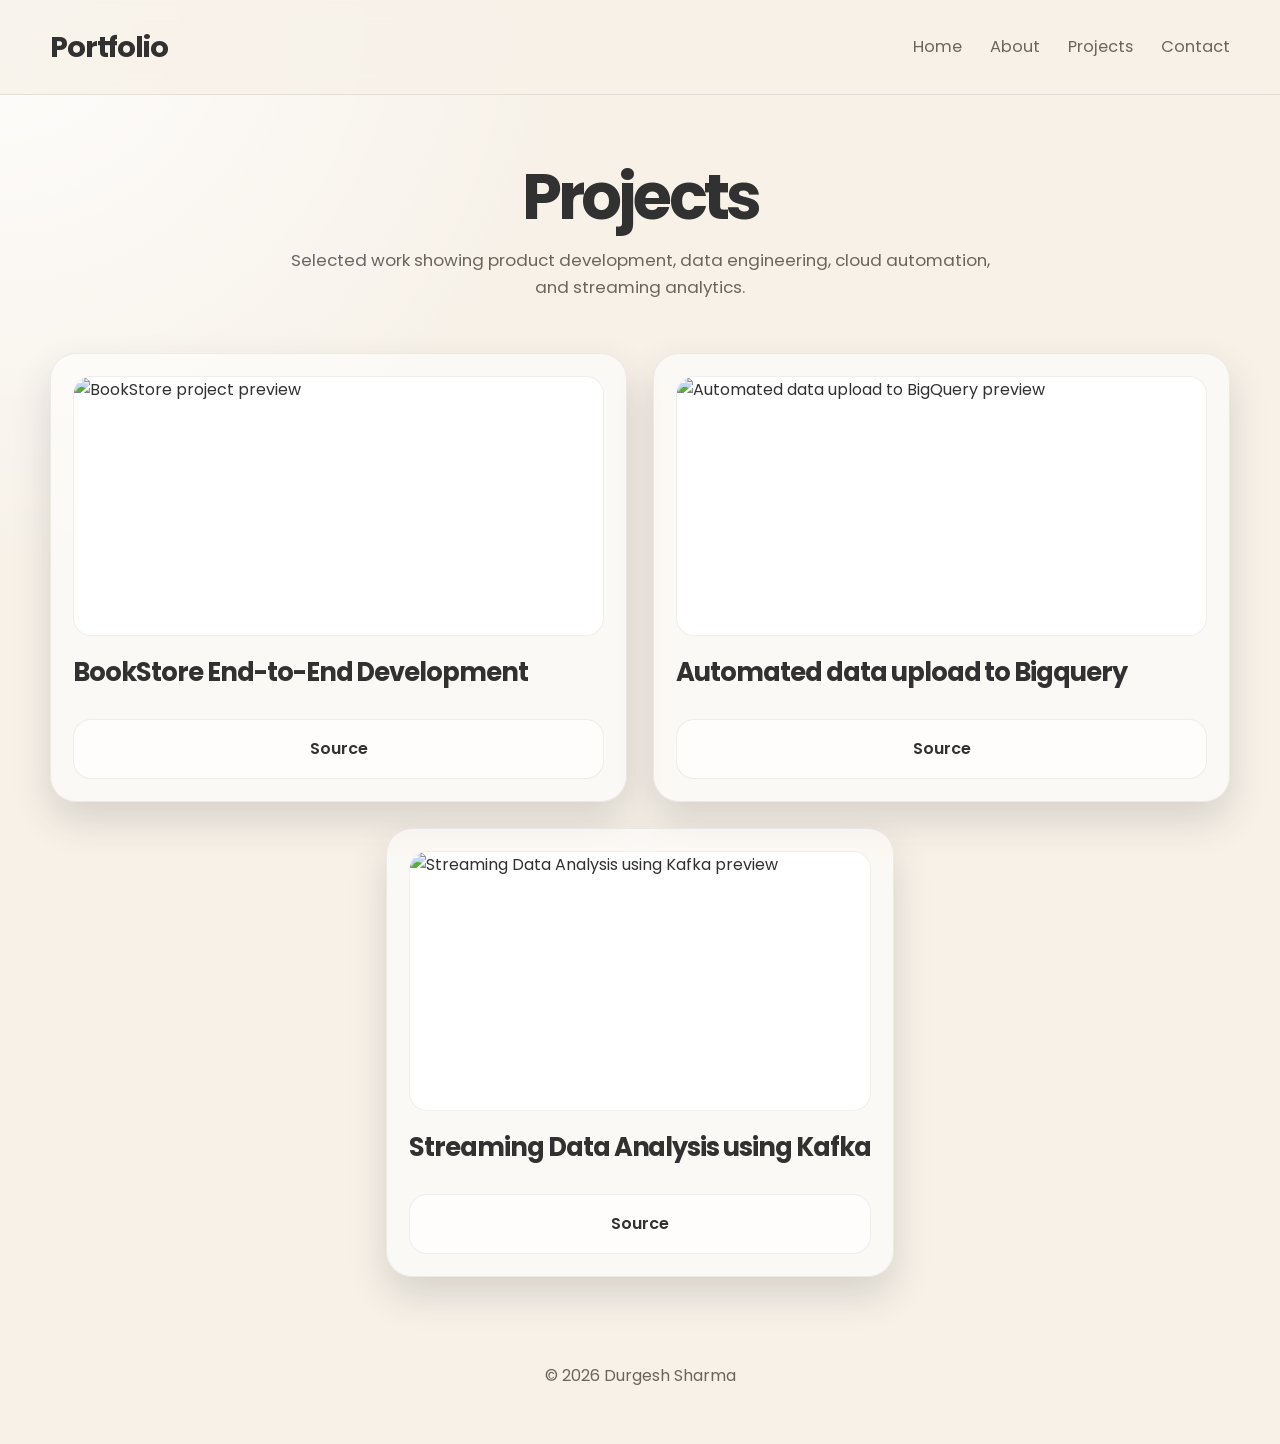
==== index.html @ 977ff79d "Update index.html" ====
<!DOCTYPE html>
<html lang="en">
<head>
  <meta charset="UTF-8" />
  <meta name="viewport" content="width=device-width, initial-scale=1.0" />
  <title>Projects | Portfolio</title>
  <link rel="preconnect" href="https://fonts.googleapis.com">
  <link rel="preconnect" href="https://fonts.gstatic.com" crossorigin>
  <link href="https://fonts.googleapis.com/css2?family=Poppins:wght@300;400;500;600;700;800&display=swap" rel="stylesheet">
  <style>
    :root {
      --bg: #f7f1e8;
      --card: rgba(255, 255, 255, 0.55);
      --text: #313131;
      --muted: #6c655d;
      --line: rgba(49, 49, 49, 0.1);
      --shadow: 0 18px 38px rgba(49, 49, 49, 0.16);
      --radius: 26px;
    }

    * { box-sizing: border-box; }
    html { scroll-behavior: smooth; }
    body {
      margin: 0;
      font-family: "Poppins", system-ui, -apple-system, BlinkMacSystemFont, "Segoe UI", sans-serif;
      color: var(--text);
      background: radial-gradient(circle at top left, rgba(255,255,255,0.9), transparent 30%), var(--bg);
      line-height: 1.6;
    }

    a { color: inherit; text-decoration: none; }
    img { max-width: 100%; display: block; }

    .container {
      width: min(1180px, calc(100% - 36px));
      margin: 0 auto;
    }

    header {
      position: sticky;
      top: 0;
      z-index: 20;
      background: rgba(247, 241, 232, 0.82);
      backdrop-filter: blur(14px);
      border-bottom: 1px solid var(--line);
    }

    .nav {
      display: flex;
      align-items: center;
      justify-content: space-between;
      gap: 18px;
      padding: 24px 0;
      flex-wrap: wrap;
    }

    .brand {
      font-size: 1.8rem;
      font-weight: 700;
      letter-spacing: -0.04em;
    }

    .nav-links {
      display: flex;
      gap: 28px;
      flex-wrap: wrap;
      font-size: 1.02rem;
      color: var(--muted);
    }

    .nav-links a:hover { color: var(--text); }

    .hero {
      padding: 70px 0 36px;
      text-align: center;
    }

    .hero h1 {
      margin: 0;
      font-size: clamp(2.8rem, 5vw, 4.3rem);
      line-height: 1;
      letter-spacing: -0.06em;
    }

    .hero p {
      margin: 18px auto 0;
      max-width: 720px;
      color: var(--muted);
      font-size: 1.05rem;
    }

    .projects {
      padding: 16px 0 70px;
    }

    .projects-grid {
      display: grid;
      grid-template-columns: repeat(2, 1fr);
      gap: 26px;
      align-items: start;
    }

    .project-card {
      background: var(--card);
      border-radius: var(--radius);
      border: 1px solid rgba(49, 49, 49, 0.08);
      box-shadow: var(--shadow);
      padding: 22px;
      min-height: 100%;
    }

    .project-image {
      width: 100%;
      height: 260px;
      border-radius: 18px;
      overflow: hidden;
      background: #fff;
      border: 1px solid rgba(49, 49, 49, 0.08);
      margin-bottom: 22px;
    }

    .project-image img {
      width: 100%;
      height: 100%;
      object-fit: cover;
    }

    .project-card h2 {
      margin: 0 0 18px;
      font-size: clamp(1.5rem, 2vw, 2.1rem);
      line-height: 1.15;
      letter-spacing: -0.04em;
    }

    .source-link {
      display: inline-flex;
      align-items: center;
      justify-content: center;
      width: 100%;
      margin-top: 14px;
      padding: 16px 18px;
      border-radius: 18px;
      background: rgba(255,255,255,0.62);
      border: 1px solid rgba(49,49,49,0.08);
      font-weight: 600;
      transition: transform 0.18s ease, box-shadow 0.18s ease;
    }

    .source-link:hover {
      transform: translateY(-2px);
      box-shadow: 0 12px 24px rgba(49,49,49,0.12);
    }

    .wide {
      grid-column: 1 / -1;
      max-width: 50%;
      margin: 0 auto;
    }

    footer {
      padding: 0 0 40px;
      text-align: center;
      color: var(--muted);
    }

    @media (max-width: 900px) {
      .projects-grid {
        grid-template-columns: 1fr;
      }
      .wide {
        max-width: 100%;
      }
    }

    @media (max-width: 640px) {
      .container { width: min(100% - 22px, 1180px); }
      .hero { padding-top: 46px; }
      .project-image { height: 220px; }
      .nav { justify-content: center; }
      .brand { width: 100%; text-align: center; }
      .nav-links { justify-content: center; }
    }
  </style>
</head>
<body>
  <header>
    <div class="container nav">
      <div class="brand">Portfolio</div>
      <nav class="nav-links">
        <a href="index.html">Home</a>
        <a href="index.html#about">About</a>
        <a href="projects.html">Projects</a>
        <a href="index.html#contact">Contact</a>
      </nav>
    </div>
  </header>

  <main>
    <section class="hero">
      <div class="container">
        <h1>Projects</h1>
        <p>Selected work showing product development, data engineering, cloud automation, and streaming analytics.</p>
      </div>
    </section>

    <section class="projects">
      <div class="container projects-grid">
        <article class="project-card">
          <div class="project-image">
            <img src="images/bookstore-project.png" alt="BookStore project preview" />
          </div>
          <h2>BookStore End-to-End Development</h2>
          <a class="source-link" href="https://github.com/your-username/bookstore-project" target="_blank" rel="noreferrer">Source</a>
        </article>

        <article class="project-card">
          <div class="project-image">
            <img src="images/bigquery-project.png" alt="Automated data upload to BigQuery preview" />
          </div>
          <h2>Automated data upload to Bigquery</h2>
          <a class="source-link" href="https://github.com/your-username/bigquery-project" target="_blank" rel="noreferrer">Source</a>
        </article>

        <article class="project-card wide">
          <div class="project-image">
            <img src="images/kafka-project.png" alt="Streaming Data Analysis using Kafka preview" />
          </div>
          <h2>Streaming Data Analysis using Kafka</h2>
          <a class="source-link" href="https://github.com/your-username/kafka-project" target="_blank" rel="noreferrer">Source</a>
        </article>
      </div>
    </section>
  </main>

  <footer>
    <div class="container">
      <p>© <span id="year"></span> Durgesh Sharma</p>
    </div>
  </footer>

  <script>
    document.getElementById('year').textContent = new Date().getFullYear();
  </script>
</body>
</html>
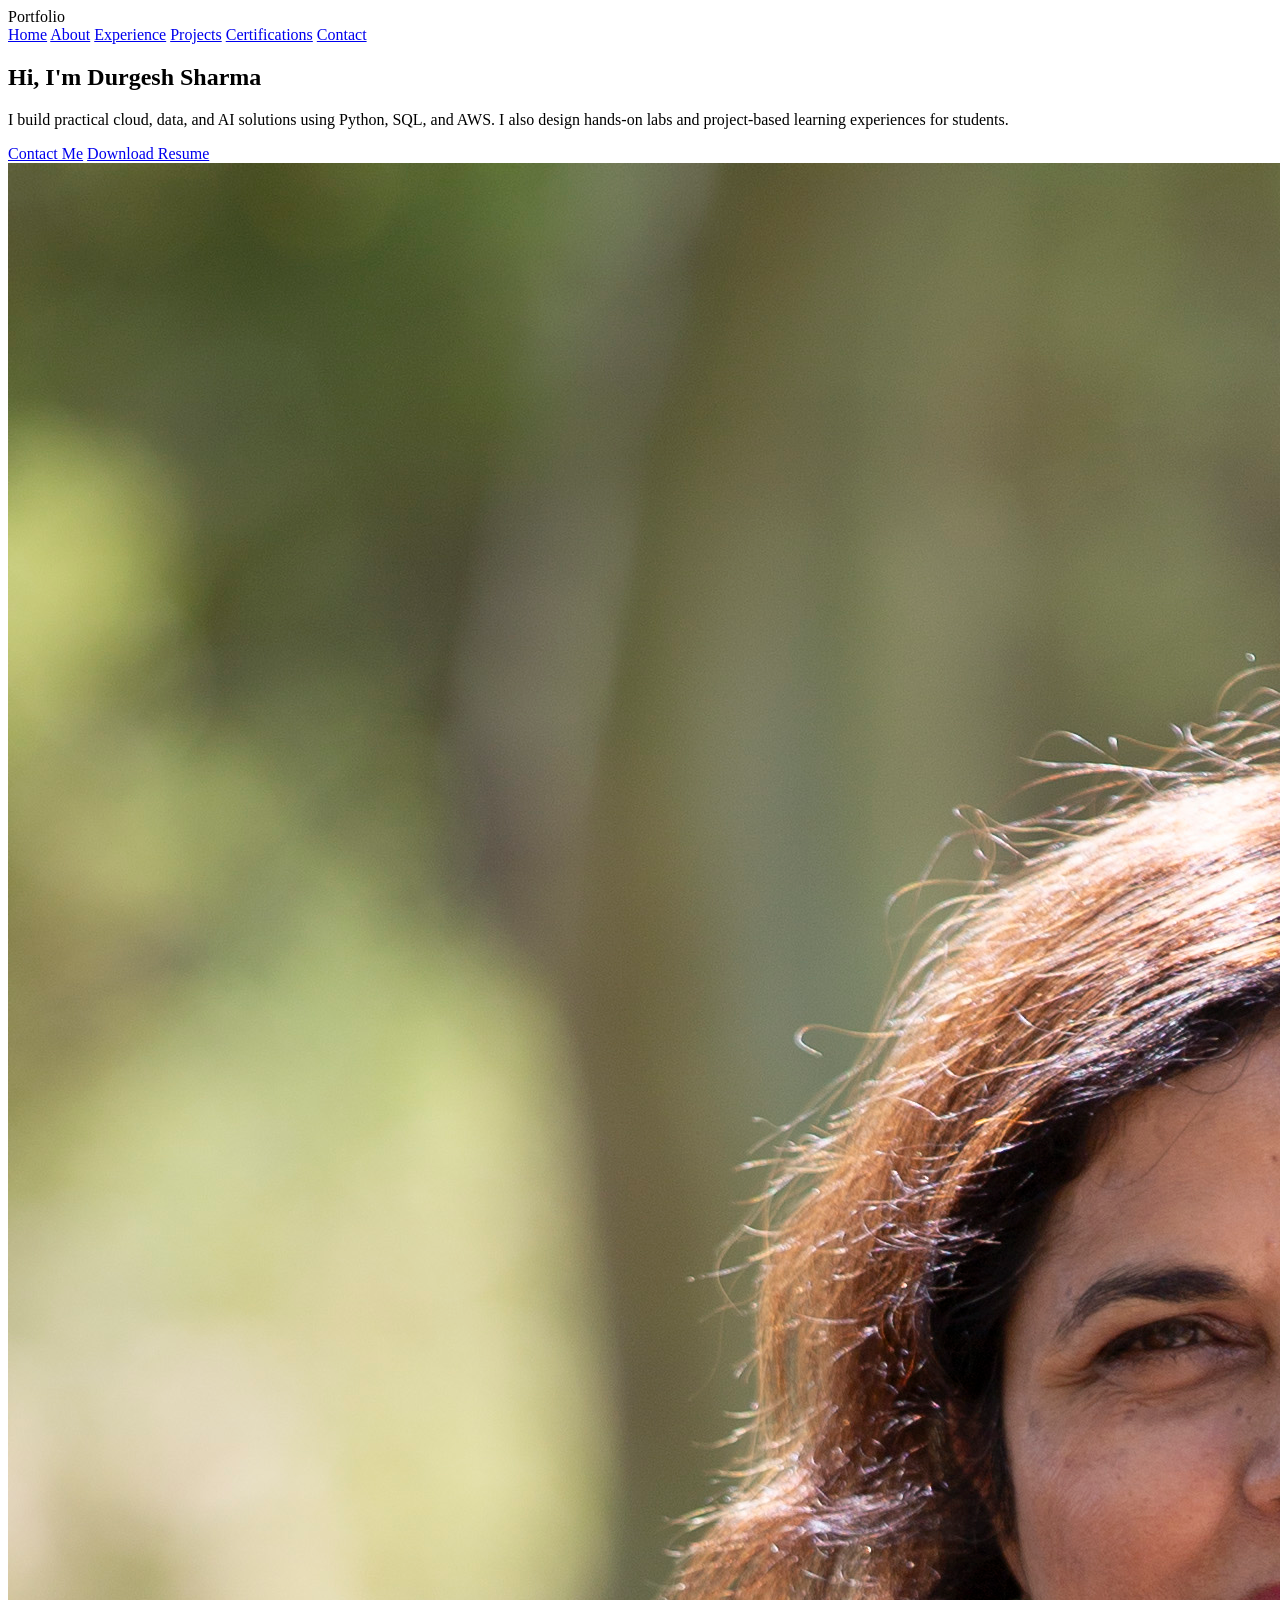
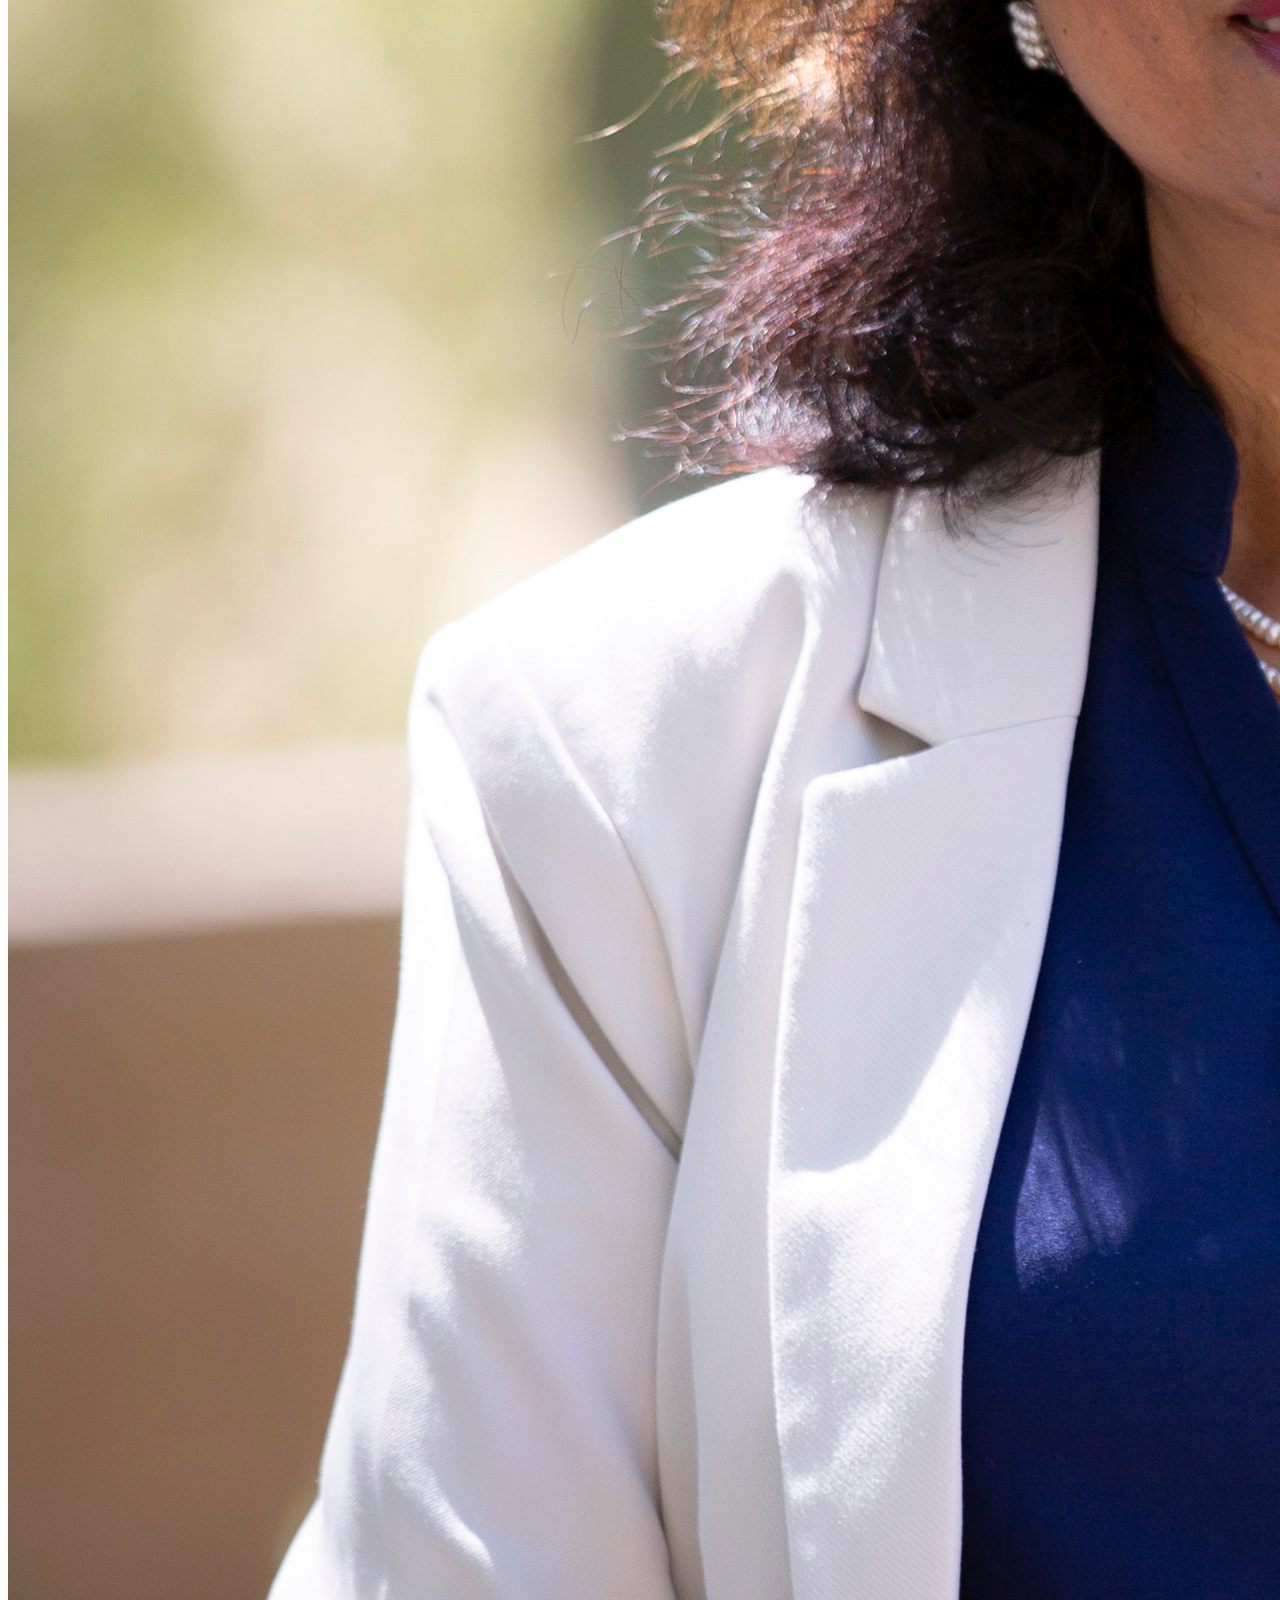
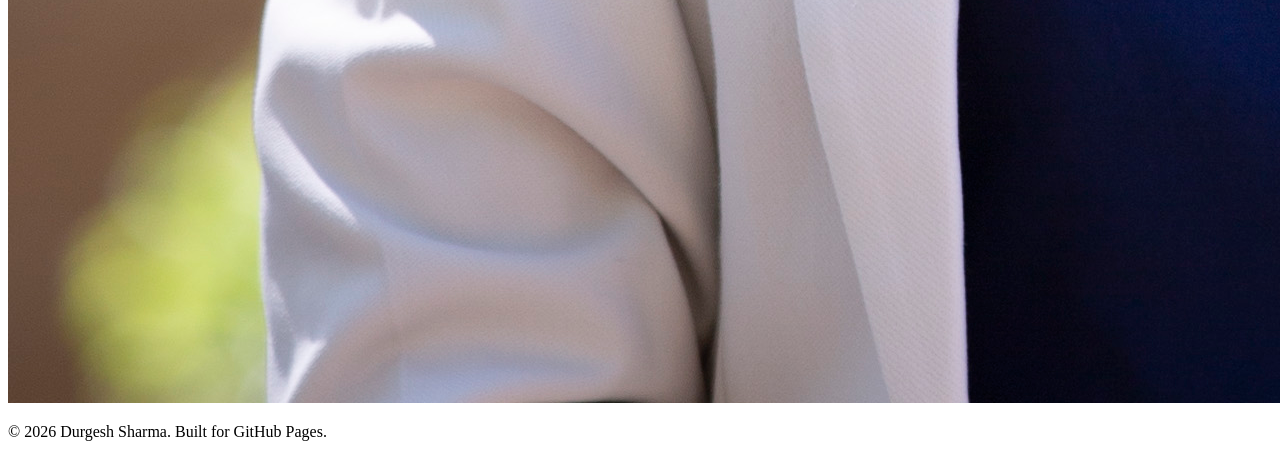
==== commit b03eca60: "Update index.html" ====
--- a/index.html
+++ b/index.html
@@ -3,184 +3,9 @@
 <head>
   <meta charset="UTF-8" />
   <meta name="viewport" content="width=device-width, initial-scale=1.0" />
-  <title>Projects | Portfolio</title>
-  <link rel="preconnect" href="https://fonts.googleapis.com">
-  <link rel="preconnect" href="https://fonts.gstatic.com" crossorigin>
-  <link href="https://fonts.googleapis.com/css2?family=Poppins:wght@300;400;500;600;700;800&display=swap" rel="stylesheet">
-  <style>
-    :root {
-      --bg: #f7f1e8;
-      --card: rgba(255, 255, 255, 0.55);
-      --text: #313131;
-      --muted: #6c655d;
-      --line: rgba(49, 49, 49, 0.1);
-      --shadow: 0 18px 38px rgba(49, 49, 49, 0.16);
-      --radius: 26px;
-    }
-
-    * { box-sizing: border-box; }
-    html { scroll-behavior: smooth; }
-    body {
-      margin: 0;
-      font-family: "Poppins", system-ui, -apple-system, BlinkMacSystemFont, "Segoe UI", sans-serif;
-      color: var(--text);
-      background: radial-gradient(circle at top left, rgba(255,255,255,0.9), transparent 30%), var(--bg);
-      line-height: 1.6;
-    }
-
-    a { color: inherit; text-decoration: none; }
-    img { max-width: 100%; display: block; }
-
-    .container {
-      width: min(1180px, calc(100% - 36px));
-      margin: 0 auto;
-    }
-
-    header {
-      position: sticky;
-      top: 0;
-      z-index: 20;
-      background: rgba(247, 241, 232, 0.82);
-      backdrop-filter: blur(14px);
-      border-bottom: 1px solid var(--line);
-    }
-
-    .nav {
-      display: flex;
-      align-items: center;
-      justify-content: space-between;
-      gap: 18px;
-      padding: 24px 0;
-      flex-wrap: wrap;
-    }
-
-    .brand {
-      font-size: 1.8rem;
-      font-weight: 700;
-      letter-spacing: -0.04em;
-    }
-
-    .nav-links {
-      display: flex;
-      gap: 28px;
-      flex-wrap: wrap;
-      font-size: 1.02rem;
-      color: var(--muted);
-    }
-
-    .nav-links a:hover { color: var(--text); }
-
-    .hero {
-      padding: 70px 0 36px;
-      text-align: center;
-    }
-
-    .hero h1 {
-      margin: 0;
-      font-size: clamp(2.8rem, 5vw, 4.3rem);
-      line-height: 1;
-      letter-spacing: -0.06em;
-    }
-
-    .hero p {
-      margin: 18px auto 0;
-      max-width: 720px;
-      color: var(--muted);
-      font-size: 1.05rem;
-    }
-
-    .projects {
-      padding: 16px 0 70px;
-    }
-
-    .projects-grid {
-      display: grid;
-      grid-template-columns: repeat(2, 1fr);
-      gap: 26px;
-      align-items: start;
-    }
-
-    .project-card {
-      background: var(--card);
-      border-radius: var(--radius);
-      border: 1px solid rgba(49, 49, 49, 0.08);
-      box-shadow: var(--shadow);
-      padding: 22px;
-      min-height: 100%;
-    }
-
-    .project-image {
-      width: 100%;
-      height: 260px;
-      border-radius: 18px;
-      overflow: hidden;
-      background: #fff;
-      border: 1px solid rgba(49, 49, 49, 0.08);
-      margin-bottom: 22px;
-    }
-
-    .project-image img {
-      width: 100%;
-      height: 100%;
-      object-fit: cover;
-    }
-
-    .project-card h2 {
-      margin: 0 0 18px;
-      font-size: clamp(1.5rem, 2vw, 2.1rem);
-      line-height: 1.15;
-      letter-spacing: -0.04em;
-    }
-
-    .source-link {
-      display: inline-flex;
-      align-items: center;
-      justify-content: center;
-      width: 100%;
-      margin-top: 14px;
-      padding: 16px 18px;
-      border-radius: 18px;
-      background: rgba(255,255,255,0.62);
-      border: 1px solid rgba(49,49,49,0.08);
-      font-weight: 600;
-      transition: transform 0.18s ease, box-shadow 0.18s ease;
-    }
-
-    .source-link:hover {
-      transform: translateY(-2px);
-      box-shadow: 0 12px 24px rgba(49,49,49,0.12);
-    }
-
-    .wide {
-      grid-column: 1 / -1;
-      max-width: 50%;
-      margin: 0 auto;
-    }
-
-    footer {
-      padding: 0 0 40px;
-      text-align: center;
-      color: var(--muted);
-    }
-
-    @media (max-width: 900px) {
-      .projects-grid {
-        grid-template-columns: 1fr;
-      }
-      .wide {
-        max-width: 100%;
-      }
-    }
-
-    @media (max-width: 640px) {
-      .container { width: min(100% - 22px, 1180px); }
-      .hero { padding-top: 46px; }
-      .project-image { height: 220px; }
-      .nav { justify-content: center; }
-      .brand { width: 100%; text-align: center; }
-      .nav-links { justify-content: center; }
-    }
-  </style>
+  <title>Portfolio | Durgesh Sharma</title>
+  <meta name="description" content="Professional portfolio of Durgesh Sharma" />
+  <link rel="stylesheet" href="css/style.css" />
 </head>
 <body>
   <header>
@@ -188,53 +13,40 @@
       <div class="brand">Portfolio</div>
       <nav class="nav-links">
         <a href="index.html">Home</a>
-        <a href="index.html#about">About</a>
+        <a href="about.html">About</a>
+        <a href="experience.html">Experience</a>
         <a href="projects.html">Projects</a>
-        <a href="index.html#contact">Contact</a>
+        <a href="certifications.html">Certifications</a>
+        <a href="contact.html">Contact</a>
       </nav>
     </div>
   </header>
 
   <main>
     <section class="hero">
-      <div class="container">
-        <h1>Projects</h1>
-        <p>Selected work showing product development, data engineering, cloud automation, and streaming analytics.</p>
-      </div>
-    </section>
+      <div class="container hero-home">
+        <div>
+          <h1>Hi, I'm Durgesh Sharma</h1>
+          <p>
+            I build practical cloud, data, and AI solutions using Python, SQL, and AWS.
+            I also design hands-on labs and project-based learning experiences for students.
+          </p>
+          <div class="buttons">
+            <a class="btn" href="contact.html">Contact Me</a>
+            <a class="btn" href="resume.pdf" download>Download Resume</a>
+          </div>
+        </div>
 
-    <section class="projects">
-      <div class="container projects-grid">
-        <article class="project-card">
-          <div class="project-image">
-            <img src="images/bookstore-project.png" alt="BookStore project preview" />
-          </div>
-          <h2>BookStore End-to-End Development</h2>
-          <a class="source-link" href="https://github.com/your-username/bookstore-project" target="_blank" rel="noreferrer">Source</a>
-        </article>
-
-        <article class="project-card">
-          <div class="project-image">
-            <img src="images/bigquery-project.png" alt="Automated data upload to BigQuery preview" />
-          </div>
-          <h2>Automated data upload to Bigquery</h2>
-          <a class="source-link" href="https://github.com/your-username/bigquery-project" target="_blank" rel="noreferrer">Source</a>
-        </article>
-
-        <article class="project-card wide">
-          <div class="project-image">
-            <img src="images/kafka-project.png" alt="Streaming Data Analysis using Kafka preview" />
-          </div>
-          <h2>Streaming Data Analysis using Kafka</h2>
-          <a class="source-link" href="https://github.com/your-username/kafka-project" target="_blank" rel="noreferrer">Source</a>
-        </article>
+        <div class="hero-image">
+          <img src="profile.jpg" alt="Durgesh Sharma profile photo" />
+        </div>
       </div>
     </section>
   </main>
 
   <footer>
     <div class="container">
-      <p>© <span id="year"></span> Durgesh Sharma</p>
+      <p>© <span id="year"></span> Durgesh Sharma. Built for GitHub Pages.</p>
     </div>
   </footer>
 
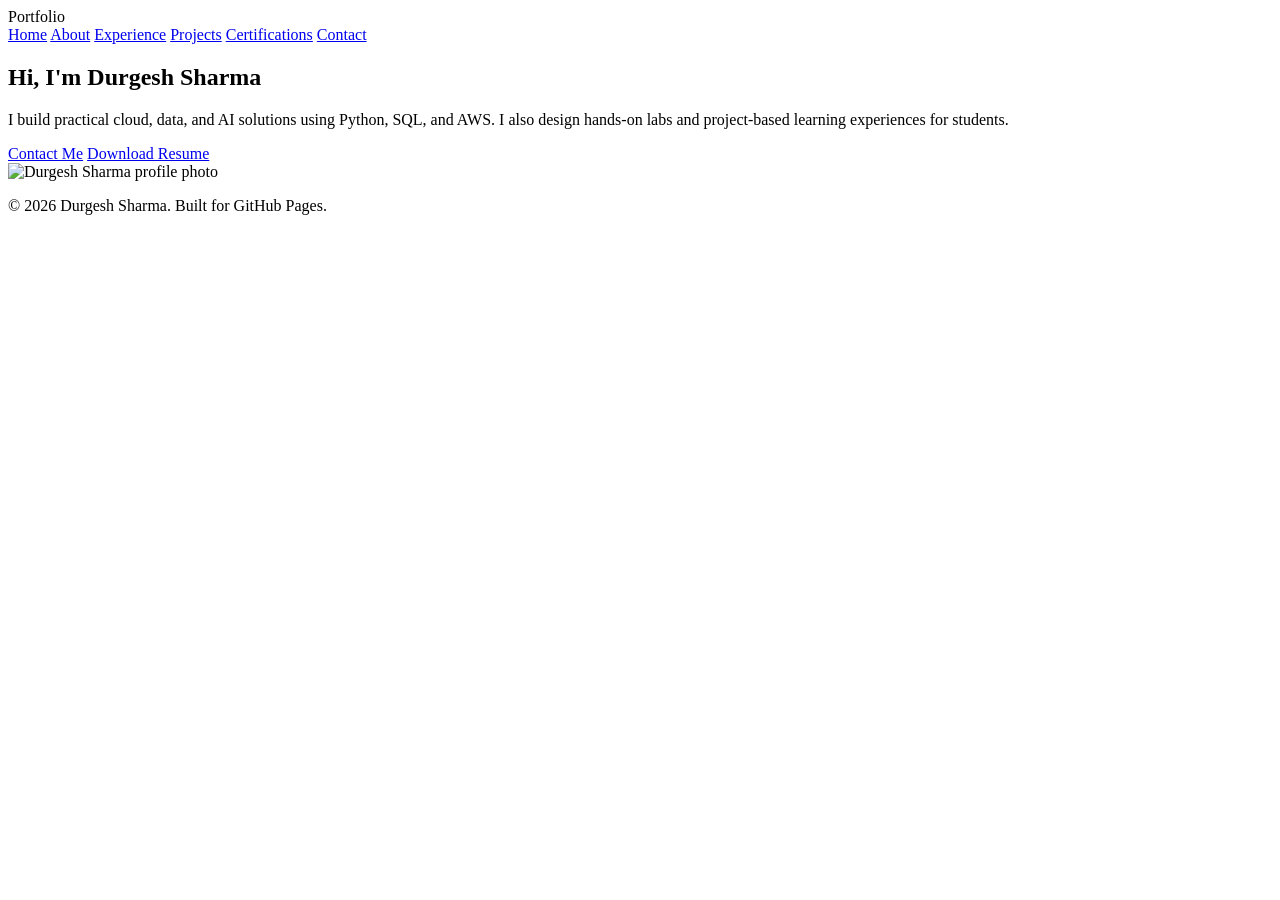
==== commit 2134a4d0: "Update index.html" ====
--- a/index.html
+++ b/index.html
@@ -4,8 +4,7 @@
   <meta charset="UTF-8" />
   <meta name="viewport" content="width=device-width, initial-scale=1.0" />
   <title>Portfolio | Durgesh Sharma</title>
-  <meta name="description" content="Professional portfolio of Durgesh Sharma" />
-  <link rel="stylesheet" href="css/style.css" />
+  <link rel="stylesheet" href="https://raw.githubusercontent.com/neurosharma/portfolio/css/style.css" />
 </head>
 <body>
   <header>
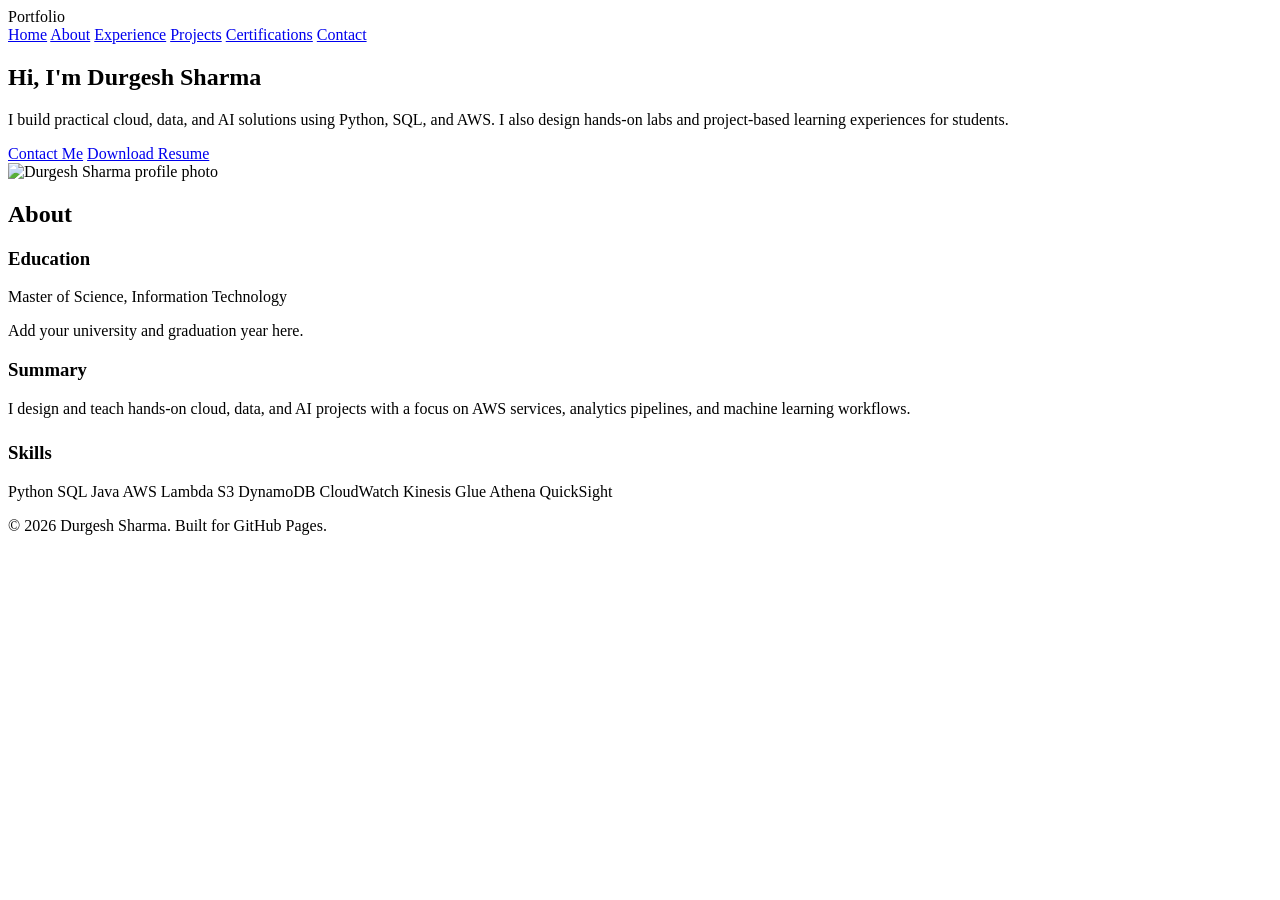
==== commit 6701a0ae: "Update index.html" ====
--- a/index.html
+++ b/index.html
@@ -41,6 +41,44 @@
         </div>
       </div>
     </section>
+
+    <section class="section">
+      <div class="container panel">
+        <h2 class="section-title">About</h2>
+        <div class="about-grid">
+          <div class="info-card">
+            <h3>Education</h3>
+            <p>Master of Science, Information Technology</p>
+            <p>Add your university and graduation year here.</p>
+          </div>
+          <div class="info-card">
+            <h3>Summary</h3>
+            <p>
+              I design and teach hands-on cloud, data, and AI projects with a focus on AWS services,
+              analytics pipelines, and machine learning workflows.
+            </p>
+          </div>
+        </div>
+
+        <div style="margin-top: 24px;" class="info-card">
+          <h3>Skills</h3>
+          <div class="skills">
+            <span class="skill">Python</span>
+            <span class="skill">SQL</span>
+            <span class="skill">Java</span>
+            <span class="skill">AWS</span>
+            <span class="skill">Lambda</span>
+            <span class="skill">S3</span>
+            <span class="skill">DynamoDB</span>
+            <span class="skill">CloudWatch</span>
+            <span class="skill">Kinesis</span>
+            <span class="skill">Glue</span>
+            <span class="skill">Athena</span>
+            <span class="skill">QuickSight</span>
+          </div>
+        </div>
+      </div>
+    </section>
   </main>
 
   <footer>
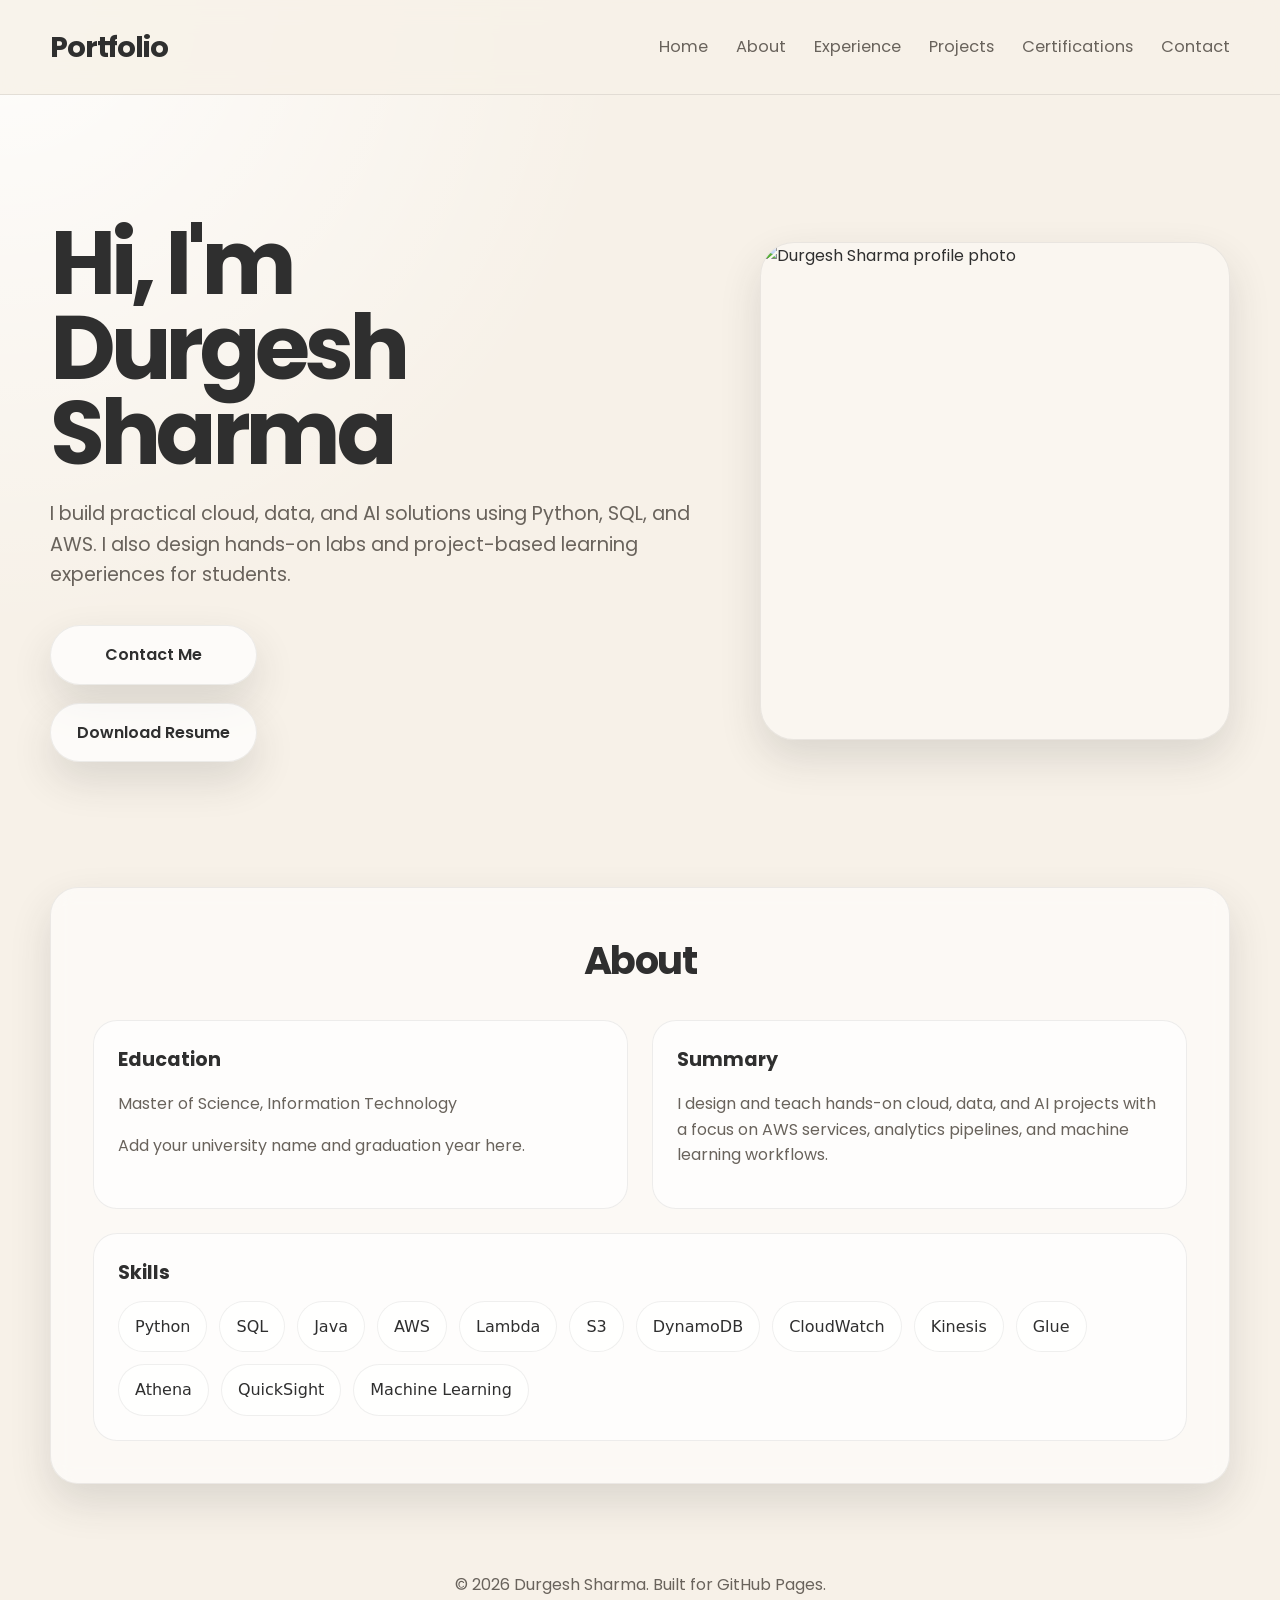
==== commit 87f9d977: "Update index.html" ====
--- a/index.html
+++ b/index.html
@@ -4,7 +4,7 @@
   <meta charset="UTF-8" />
   <meta name="viewport" content="width=device-width, initial-scale=1.0" />
   <title>Portfolio | Durgesh Sharma</title>
-  <link rel="stylesheet" href="https://raw.githubusercontent.com/neurosharma/portfolio/css/style.css" />
+  <link rel="stylesheet" href="style.css" />
 </head>
 <body>
   <header>
@@ -49,7 +49,7 @@
           <div class="info-card">
             <h3>Education</h3>
             <p>Master of Science, Information Technology</p>
-            <p>Add your university and graduation year here.</p>
+            <p>Add your university name and graduation year here.</p>
           </div>
           <div class="info-card">
             <h3>Summary</h3>
@@ -75,6 +75,7 @@
             <span class="skill">Glue</span>
             <span class="skill">Athena</span>
             <span class="skill">QuickSight</span>
+            <span class="skill">Machine Learning</span>
           </div>
         </div>
       </div>
--- a/style.css
+++ b/style.css
@@ -0,0 +1,367 @@
+@import url('https://fonts.googleapis.com/css2?family=Poppins:wght@300;400;500;600;700;800&display=swap');
+
+:root {
+  --bg: #f7f1e8;
+  --card: rgba(255, 255, 255, 0.58);
+  --text: #2f2f2f;
+  --muted: #69635c;
+  --line: rgba(47, 47, 47, 0.1);
+  --shadow: 0 18px 42px rgba(47, 47, 47, 0.14);
+  --radius: 28px;
+}
+
+* { box-sizing: border-box; }
+
+html { scroll-behavior: smooth; }
+
+body {
+  margin: 0;
+  font-family: "Poppins", system-ui, -apple-system, BlinkMacSystemFont, "Segoe UI", sans-serif;
+  color: var(--text);
+  background:
+    radial-gradient(circle at top left, rgba(255,255,255,0.9), transparent 30%),
+    var(--bg);
+  line-height: 1.6;
+}
+
+a { color: inherit; text-decoration: none; }
+img { max-width: 100%; display: block; }
+
+.container {
+  width: min(1180px, calc(100% - 36px));
+  margin: 0 auto;
+}
+
+header {
+  position: sticky;
+  top: 0;
+  z-index: 20;
+  background: rgba(247, 241, 232, 0.84);
+  backdrop-filter: blur(14px);
+  border-bottom: 1px solid var(--line);
+}
+
+.nav {
+  display: flex;
+  align-items: center;
+  justify-content: space-between;
+  gap: 18px;
+  padding: 24px 0;
+  flex-wrap: wrap;
+}
+
+.brand {
+  font-size: 1.8rem;
+  font-weight: 700;
+  letter-spacing: -0.04em;
+}
+
+.nav-links {
+  display: flex;
+  gap: 28px;
+  flex-wrap: wrap;
+  font-size: 1.02rem;
+  color: var(--muted);
+}
+
+.nav-links a:hover { color: var(--text); }
+
+.hero {
+  padding: 72px 0 36px;
+  text-align: center;
+}
+
+.hero h1 {
+  margin: 0;
+  font-size: clamp(2.8rem, 5vw, 4.5rem);
+  line-height: 1;
+  letter-spacing: -0.06em;
+}
+
+.hero p {
+  margin: 18px auto 0;
+  max-width: 760px;
+  color: var(--muted);
+  font-size: 1.06rem;
+}
+
+.section {
+  padding: 36px 0 72px;
+}
+
+.panel {
+  background: var(--card);
+  border: 1px solid rgba(47, 47, 47, 0.08);
+  box-shadow: var(--shadow);
+  border-radius: var(--radius);
+  padding: 42px;
+  backdrop-filter: blur(10px);
+}
+
+.section-title {
+  text-align: center;
+  font-size: clamp(2rem, 3vw, 3rem);
+  margin: 0 0 28px;
+  letter-spacing: -0.04em;
+}
+
+.about-grid,
+.contact-grid {
+  display: grid;
+  grid-template-columns: 1fr 1fr;
+  gap: 24px;
+}
+
+.info-card {
+  padding: 24px;
+  border-radius: 24px;
+  background: rgba(255,255,255,0.64);
+  border: 1px solid rgba(47,47,47,0.08);
+}
+
+.info-card h3 {
+  margin: 0 0 12px;
+  font-size: 1.2rem;
+}
+
+.info-card p,
+.info-card li {
+  color: var(--muted);
+}
+
+.info-card ul {
+  margin: 0;
+  padding-left: 18px;
+}
+
+.hero-home {
+  display: grid;
+  grid-template-columns: 1.15fr 0.85fr;
+  gap: 32px;
+  align-items: center;
+  min-height: 72vh;
+  text-align: left;
+}
+
+.hero-home h1 {
+  font-size: clamp(3.4rem, 7vw, 6.3rem);
+  line-height: 0.95;
+  letter-spacing: -0.06em;
+  margin: 0 0 24px;
+  max-width: 9ch;
+}
+
+.hero-home p {
+  font-size: 1.2rem;
+  color: var(--muted);
+  max-width: 42rem;
+  margin: 0 0 34px;
+}
+
+.buttons {
+  display: flex;
+  flex-direction: column;
+  gap: 18px;
+  width: fit-content;
+}
+
+.btn {
+  display: inline-flex;
+  align-items: center;
+  justify-content: center;
+  min-width: 185px;
+  padding: 16px 26px;
+  border-radius: 999px;
+  background: rgba(255,255,255,0.72);
+  box-shadow: var(--shadow);
+  border: 1px solid rgba(47,47,47,0.08);
+  font-weight: 600;
+  transition: transform 0.18s ease, box-shadow 0.18s ease;
+}
+
+.btn:hover {
+  transform: translateY(-2px);
+  box-shadow: 0 22px 50px rgba(47,47,47,0.14);
+}
+
+.hero-image {
+  justify-self: end;
+  width: min(100%, 470px);
+  aspect-ratio: 1 / 1.06;
+  border-radius: 34px;
+  overflow: hidden;
+  box-shadow: var(--shadow);
+  border: 1px solid rgba(47,47,47,0.08);
+  background: rgba(255,255,255,0.35);
+}
+
+.hero-image img {
+  width: 100%;
+  height: 100%;
+  object-fit: cover;
+}
+
+.timeline {
+  display: grid;
+  gap: 18px;
+}
+
+.timeline-item {
+  padding: 22px;
+  border-radius: 22px;
+  background: rgba(255,255,255,0.66);
+  border: 1px solid rgba(47,47,47,0.08);
+}
+
+.timeline-item small {
+  display: block;
+  color: var(--muted);
+  margin-bottom: 6px;
+}
+
+.projects-grid {
+  display: grid;
+  grid-template-columns: repeat(2, 1fr);
+  gap: 26px;
+  align-items: start;
+}
+
+.project-card {
+  background: var(--card);
+  border-radius: var(--radius);
+  border: 1px solid rgba(49, 49, 49, 0.08);
+  box-shadow: var(--shadow);
+  padding: 22px;
+}
+
+.project-image {
+  width: 100%;
+  height: 260px;
+  border-radius: 18px;
+  overflow: hidden;
+  background: #fff;
+  border: 1px solid rgba(49, 49, 49, 0.08);
+  margin-bottom: 22px;
+}
+
+.project-image img {
+  width: 100%;
+  height: 100%;
+  object-fit: cover;
+}
+
+.project-card h2 {
+  margin: 0 0 18px;
+  font-size: clamp(1.5rem, 2vw, 2.1rem);
+  line-height: 1.15;
+  letter-spacing: -0.04em;
+}
+
+.source-link {
+  display: inline-flex;
+  align-items: center;
+  justify-content: center;
+  width: 100%;
+  margin-top: 14px;
+  padding: 16px 18px;
+  border-radius: 18px;
+  background: rgba(255,255,255,0.68);
+  border: 1px solid rgba(49,49,49,0.08);
+  font-weight: 600;
+  transition: transform 0.18s ease, box-shadow 0.18s ease;
+}
+
+.source-link:hover {
+  transform: translateY(-2px);
+  box-shadow: 0 12px 24px rgba(49,49,49,0.12);
+}
+
+.skills {
+  display: flex;
+  flex-wrap: wrap;
+  gap: 12px;
+}
+
+.skill {
+  padding: 12px 16px;
+  border-radius: 999px;
+  background: rgba(255,255,255,0.7);
+  border: 1px solid rgba(49,49,49,0.08);
+  font-weight: 500;
+}
+
+.contact-list {
+  display: grid;
+  gap: 12px;
+}
+
+.contact-list a {
+  padding: 16px 18px;
+  border-radius: 18px;
+  background: rgba(255,255,255,0.7);
+  border: 1px solid rgba(49,49,49,0.08);
+  font-weight: 500;
+}
+
+footer {
+  padding: 0 0 40px;
+  text-align: center;
+  color: var(--muted);
+}
+
+@media (max-width: 980px) {
+  .hero-home,
+  .about-grid,
+  .projects-grid,
+  .contact-grid {
+    grid-template-columns: 1fr;
+  }
+
+  .hero-image {
+    justify-self: start;
+    width: min(100%, 520px);
+  }
+
+  .nav {
+    flex-direction: column;
+    align-items: flex-start;
+  }
+
+  .nav-links {
+    gap: 24px;
+  }
+
+  .hero-home h1 {
+    max-width: 100%;
+  }
+}
+
+@media (max-width: 640px) {
+  .container {
+    width: min(100% - 22px, 1180px);
+  }
+
+  .hero {
+    padding-top: 46px;
+  }
+
+  .panel {
+    padding: 24px;
+  }
+
+  .buttons {
+    width: 100%;
+  }
+
+  .btn {
+    width: 100%;
+  }
+
+  .nav-links {
+    gap: 16px;
+  }
+
+  .project-image {
+    height: 220px;
+  }
+}
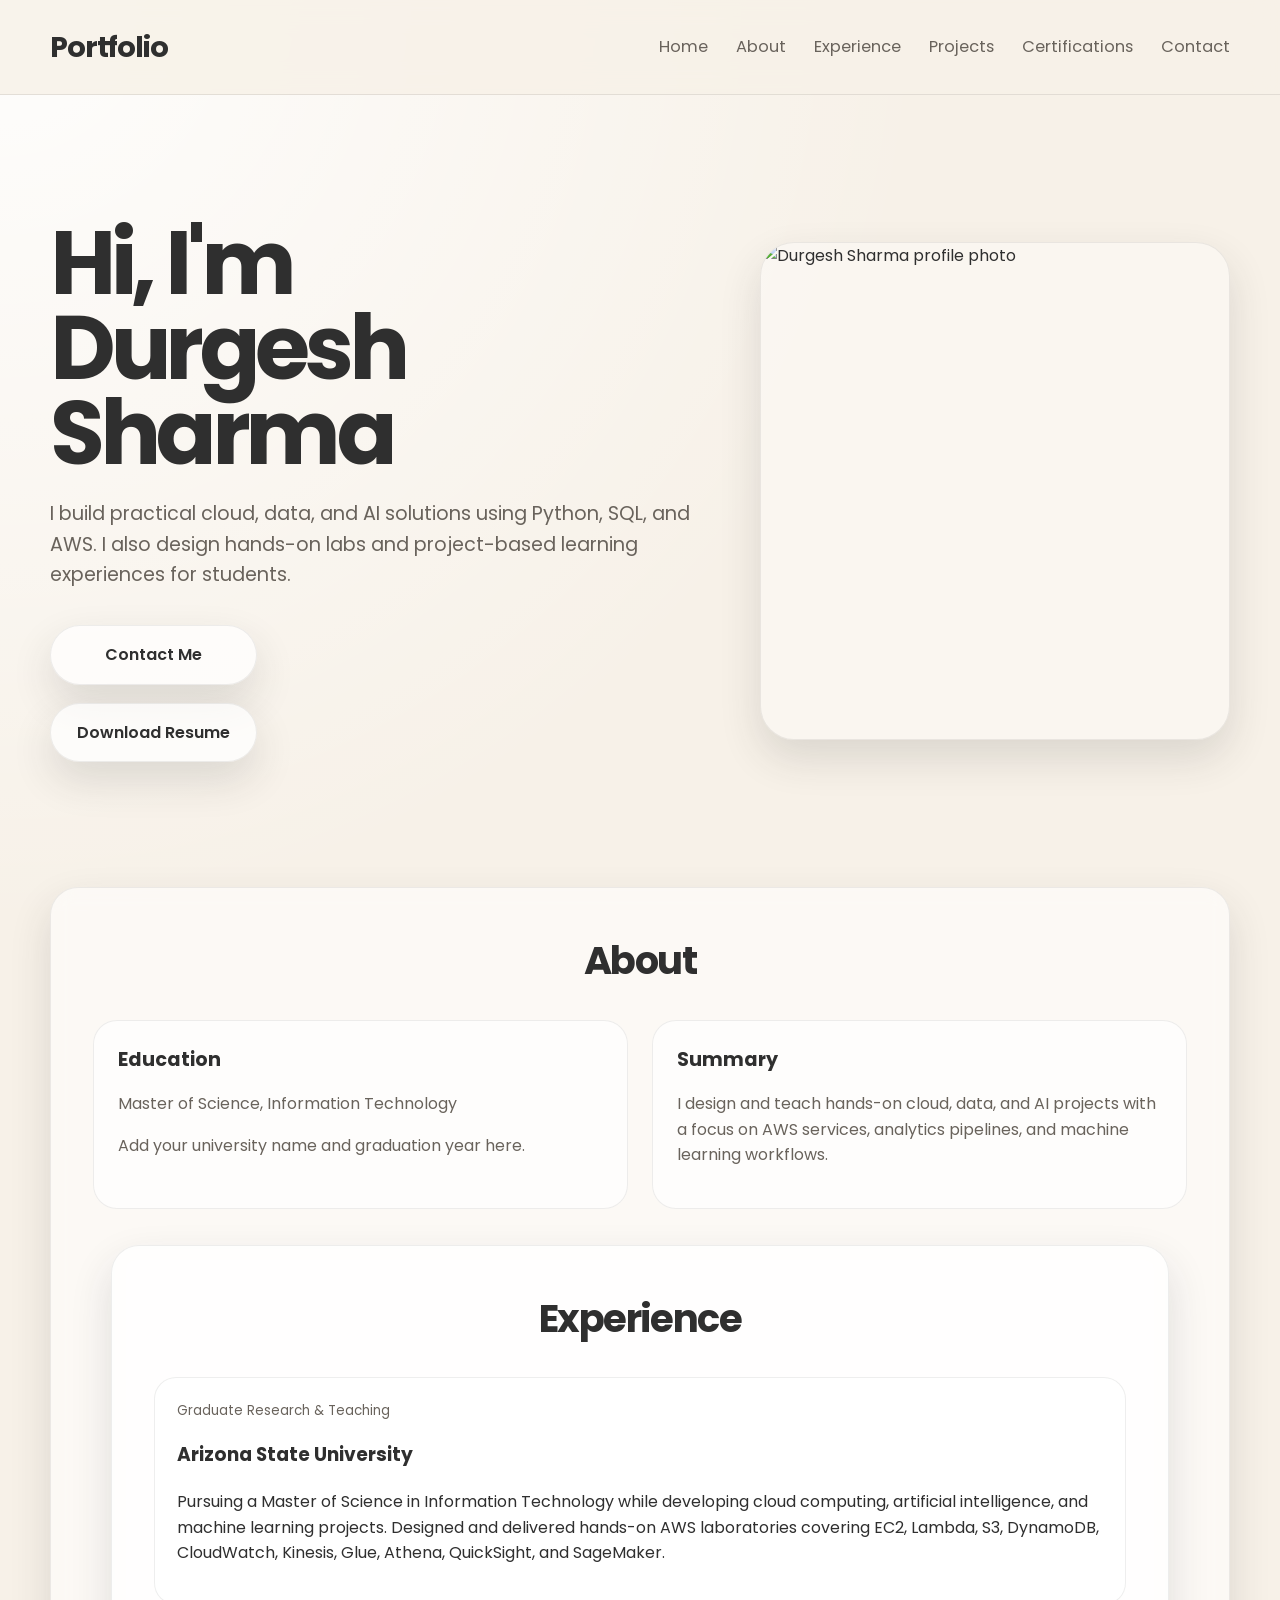
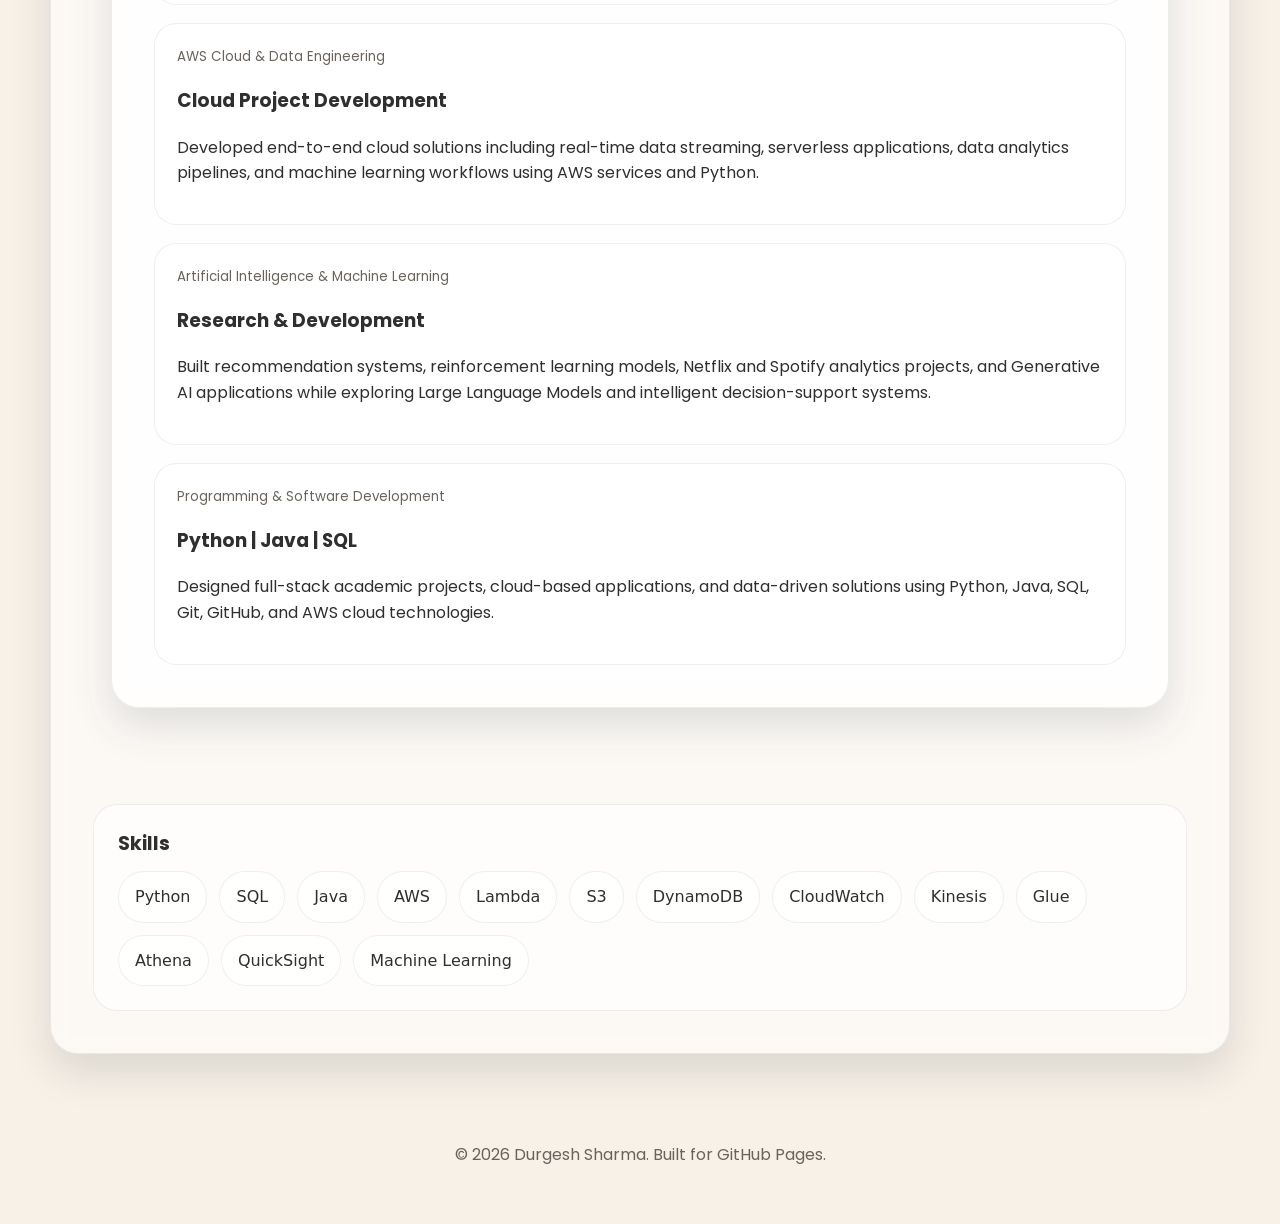
==== commit d00d8649: "Add experience section to index.html Added a new section detailing experience in cloud computing, AI" ====
--- a/index.html
+++ b/index.html
@@ -59,7 +59,80 @@
             </p>
           </div>
         </div>
+<section class="section">
 
+    <div class="container panel">
+
+        <h2 class="section-title">
+            Experience
+        </h2>
+
+        <div class="timeline">
+
+            <div class="timeline-item">
+
+                <small>Graduate Research & Teaching</small>
+
+                <h3>Arizona State University</h3>
+
+                <p>
+                    Pursuing a Master of Science in Information Technology while
+                    developing cloud computing, artificial intelligence, and
+                    machine learning projects. Designed and delivered hands-on
+                    AWS laboratories covering EC2, Lambda, S3, DynamoDB,
+                    CloudWatch, Kinesis, Glue, Athena, QuickSight, and SageMaker.
+                </p>
+
+            </div>
+
+            <div class="timeline-item">
+
+                <small>AWS Cloud & Data Engineering</small>
+
+                <h3>Cloud Project Development</h3>
+
+                <p>
+                    Developed end-to-end cloud solutions including real-time data
+                    streaming, serverless applications, data analytics pipelines,
+                    and machine learning workflows using AWS services and Python.
+                </p>
+
+            </div>
+
+            <div class="timeline-item">
+
+                <small>Artificial Intelligence & Machine Learning</small>
+
+                <h3>Research & Development</h3>
+
+                <p>
+                    Built recommendation systems, reinforcement learning models,
+                    Netflix and Spotify analytics projects, and Generative AI
+                    applications while exploring Large Language Models and
+                    intelligent decision-support systems.
+                </p>
+
+            </div>
+
+            <div class="timeline-item">
+
+                <small>Programming & Software Development</small>
+
+                <h3>Python | Java | SQL</h3>
+
+                <p>
+                    Designed full-stack academic projects, cloud-based
+                    applications, and data-driven solutions using Python, Java,
+                    SQL, Git, GitHub, and AWS cloud technologies.
+                </p>
+
+            </div>
+
+        </div>
+
+    </div>
+
+</section>
         <div style="margin-top: 24px;" class="info-card">
           <h3>Skills</h3>
           <div class="skills">
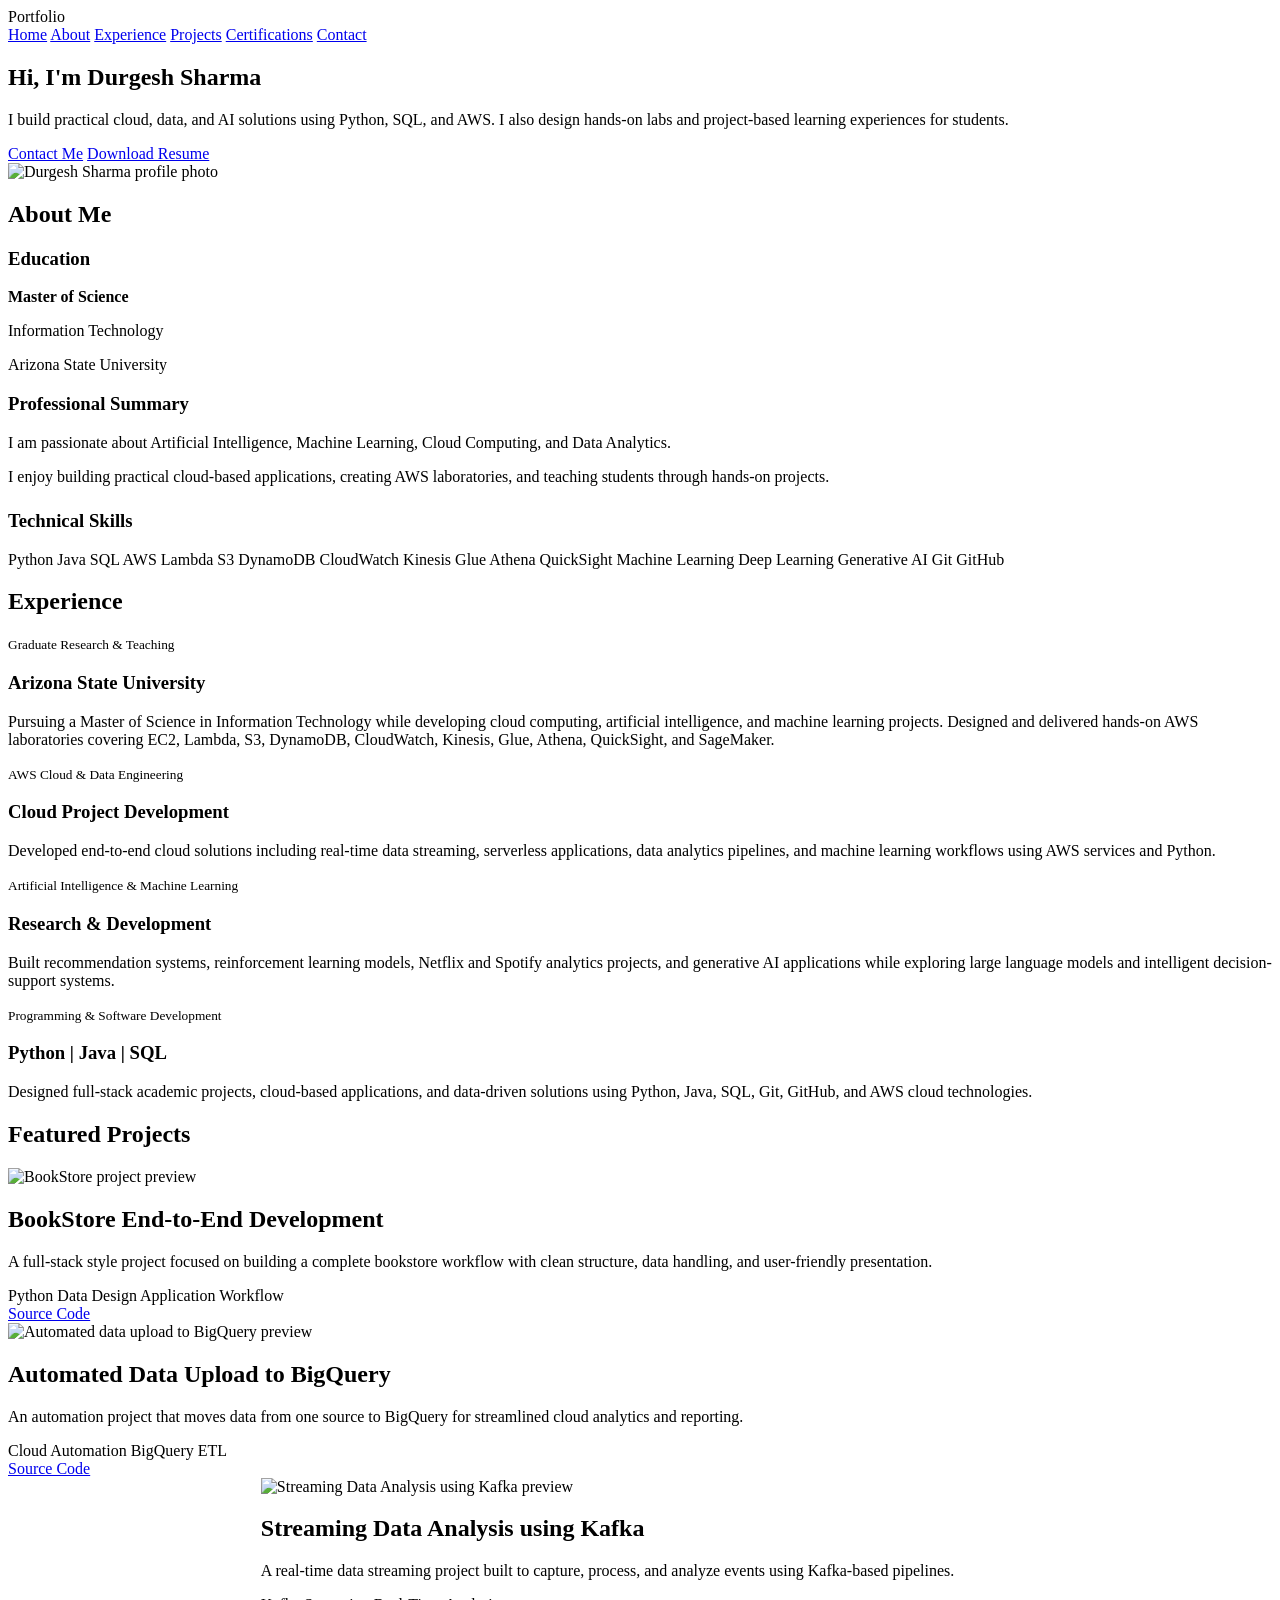
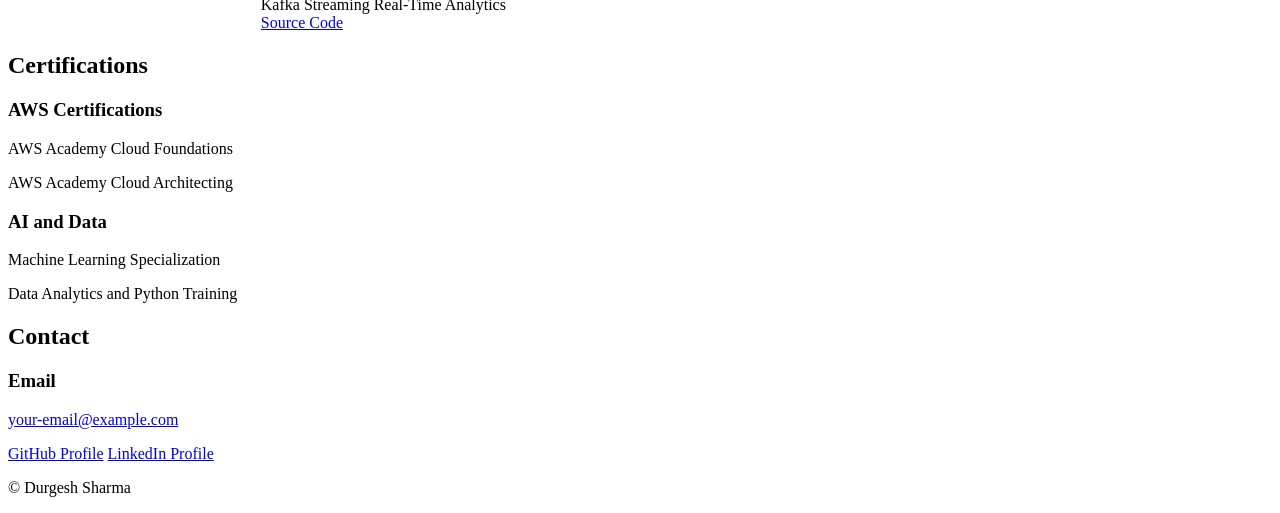
==== commit 6e53ff7c: "Revise portfolio layout and update content Updated the portfolio page to reflect new structure and c" ====
--- a/index.html
+++ b/index.html
@@ -3,10 +3,11 @@
 <head>
   <meta charset="UTF-8" />
   <meta name="viewport" content="width=device-width, initial-scale=1.0" />
-  <title>Portfolio | Durgesh Sharma</title>
-  <link rel="stylesheet" href="style.css" />
+  <title>Durgesh Sharma | Portfolio</title>
+  <link rel="stylesheet" href="assets/css/style.css" />
 </head>
 <body>
+
   <header>
     <div class="container nav">
       <div class="brand">Portfolio</div>
@@ -22,6 +23,7 @@
   </header>
 
   <main>
+
     <section class="hero">
       <div class="container hero-home">
         <div>
@@ -30,6 +32,7 @@
             I build practical cloud, data, and AI solutions using Python, SQL, and AWS.
             I also design hands-on labs and project-based learning experiences for students.
           </p>
+
           <div class="buttons">
             <a class="btn" href="contact.html">Contact Me</a>
             <a class="btn" href="resume.pdf" download>Download Resume</a>
@@ -37,108 +40,42 @@
         </div>
 
         <div class="hero-image">
-          <img src="profile.jpg" alt="Durgesh Sharma profile photo" />
-        </div>
-      </div>
-    </section>
-
-    <section class="section">
-      <div class="container panel">
-        <h2 class="section-title">About</h2>
+          <img src="assets/images/profile.jpg" alt="Durgesh Sharma profile photo" />
+        </div>
+      </div>
+    </section>
+
+    <section class="section">
+      <div class="container panel">
+        <h2 class="section-title">About Me</h2>
+
         <div class="about-grid">
           <div class="info-card">
             <h3>Education</h3>
-            <p>Master of Science, Information Technology</p>
-            <p>Add your university name and graduation year here.</p>
-          </div>
-          <div class="info-card">
-            <h3>Summary</h3>
-            <p>
-              I design and teach hands-on cloud, data, and AI projects with a focus on AWS services,
-              analytics pipelines, and machine learning workflows.
-            </p>
-          </div>
-        </div>
-<section class="section">
-
-    <div class="container panel">
-
-        <h2 class="section-title">
-            Experience
-        </h2>
-
-        <div class="timeline">
-
-            <div class="timeline-item">
-
-                <small>Graduate Research & Teaching</small>
-
-                <h3>Arizona State University</h3>
-
-                <p>
-                    Pursuing a Master of Science in Information Technology while
-                    developing cloud computing, artificial intelligence, and
-                    machine learning projects. Designed and delivered hands-on
-                    AWS laboratories covering EC2, Lambda, S3, DynamoDB,
-                    CloudWatch, Kinesis, Glue, Athena, QuickSight, and SageMaker.
-                </p>
-
-            </div>
-
-            <div class="timeline-item">
-
-                <small>AWS Cloud & Data Engineering</small>
-
-                <h3>Cloud Project Development</h3>
-
-                <p>
-                    Developed end-to-end cloud solutions including real-time data
-                    streaming, serverless applications, data analytics pipelines,
-                    and machine learning workflows using AWS services and Python.
-                </p>
-
-            </div>
-
-            <div class="timeline-item">
-
-                <small>Artificial Intelligence & Machine Learning</small>
-
-                <h3>Research & Development</h3>
-
-                <p>
-                    Built recommendation systems, reinforcement learning models,
-                    Netflix and Spotify analytics projects, and Generative AI
-                    applications while exploring Large Language Models and
-                    intelligent decision-support systems.
-                </p>
-
-            </div>
-
-            <div class="timeline-item">
-
-                <small>Programming & Software Development</small>
-
-                <h3>Python | Java | SQL</h3>
-
-                <p>
-                    Designed full-stack academic projects, cloud-based
-                    applications, and data-driven solutions using Python, Java,
-                    SQL, Git, GitHub, and AWS cloud technologies.
-                </p>
-
-            </div>
-
-        </div>
-
-    </div>
-
-</section>
+            <p><strong>Master of Science</strong></p>
+            <p>Information Technology</p>
+            <p>Arizona State University</p>
+          </div>
+
+          <div class="info-card">
+            <h3>Professional Summary</h3>
+            <p>
+              I am passionate about Artificial Intelligence, Machine Learning,
+              Cloud Computing, and Data Analytics.
+            </p>
+            <p>
+              I enjoy building practical cloud-based applications, creating AWS
+              laboratories, and teaching students through hands-on projects.
+            </p>
+          </div>
+        </div>
+
         <div style="margin-top: 24px;" class="info-card">
-          <h3>Skills</h3>
+          <h3>Technical Skills</h3>
           <div class="skills">
             <span class="skill">Python</span>
+            <span class="skill">Java</span>
             <span class="skill">SQL</span>
-            <span class="skill">Java</span>
             <span class="skill">AWS</span>
             <span class="skill">Lambda</span>
             <span class="skill">S3</span>
@@ -149,20 +86,176 @@
             <span class="skill">Athena</span>
             <span class="skill">QuickSight</span>
             <span class="skill">Machine Learning</span>
-          </div>
-        </div>
-      </div>
-    </section>
+            <span class="skill">Deep Learning</span>
+            <span class="skill">Generative AI</span>
+            <span class="skill">Git</span>
+            <span class="skill">GitHub</span>
+          </div>
+        </div>
+      </div>
+    </section>
+
+    <section class="section">
+      <div class="container panel">
+        <h2 class="section-title">Experience</h2>
+
+        <div class="timeline">
+          <div class="timeline-item">
+            <small>Graduate Research & Teaching</small>
+            <h3>Arizona State University</h3>
+            <p>
+              Pursuing a Master of Science in Information Technology while developing cloud computing,
+              artificial intelligence, and machine learning projects. Designed and delivered hands-on
+              AWS laboratories covering EC2, Lambda, S3, DynamoDB, CloudWatch, Kinesis, Glue, Athena,
+              QuickSight, and SageMaker.
+            </p>
+          </div>
+
+          <div class="timeline-item">
+            <small>AWS Cloud & Data Engineering</small>
+            <h3>Cloud Project Development</h3>
+            <p>
+              Developed end-to-end cloud solutions including real-time data streaming, serverless
+              applications, data analytics pipelines, and machine learning workflows using AWS services
+              and Python.
+            </p>
+          </div>
+
+          <div class="timeline-item">
+            <small>Artificial Intelligence & Machine Learning</small>
+            <h3>Research & Development</h3>
+            <p>
+              Built recommendation systems, reinforcement learning models, Netflix and Spotify analytics
+              projects, and generative AI applications while exploring large language models and
+              intelligent decision-support systems.
+            </p>
+          </div>
+
+          <div class="timeline-item">
+            <small>Programming & Software Development</small>
+            <h3>Python | Java | SQL</h3>
+            <p>
+              Designed full-stack academic projects, cloud-based applications, and data-driven solutions
+              using Python, Java, SQL, Git, GitHub, and AWS cloud technologies.
+            </p>
+          </div>
+        </div>
+      </div>
+    </section>
+
+    <section class="section">
+      <div class="container panel">
+        <h2 class="section-title">Featured Projects</h2>
+
+        <div class="projects-grid">
+          <div class="project-card">
+            <div class="project-image">
+              <img src="assets/images/bookstore-project.png" alt="BookStore project preview" />
+            </div>
+            <h2>BookStore End-to-End Development</h2>
+            <p>
+              A full-stack style project focused on building a complete bookstore workflow with
+              clean structure, data handling, and user-friendly presentation.
+            </p>
+            <div class="skills" style="margin-top: 16px;">
+              <span class="skill">Python</span>
+              <span class="skill">Data Design</span>
+              <span class="skill">Application Workflow</span>
+            </div>
+            <a class="source-link" href="https://github.com/neurosharma" target="_blank" rel="noreferrer">
+              Source Code
+            </a>
+          </div>
+
+          <div class="project-card">
+            <div class="project-image">
+              <img src="assets/images/bigquery-project.jpg" alt="Automated data upload to BigQuery preview" />
+            </div>
+            <h2>Automated Data Upload to BigQuery</h2>
+            <p>
+              An automation project that moves data from one source to BigQuery for streamlined cloud
+              analytics and reporting.
+            </p>
+            <div class="skills" style="margin-top: 16px;">
+              <span class="skill">Cloud Automation</span>
+              <span class="skill">BigQuery</span>
+              <span class="skill">ETL</span>
+            </div>
+            <a class="source-link" href="https://github.com/neurosharma" target="_blank" rel="noreferrer">
+              Source Code
+            </a>
+          </div>
+
+          <div class="project-card" style="grid-column: 1 / -1; max-width: 60%; margin: 0 auto;">
+            <div class="project-image">
+              <img src="assets/images/kafka-project.jpg" alt="Streaming Data Analysis using Kafka preview" />
+            </div>
+            <h2>Streaming Data Analysis using Kafka</h2>
+            <p>
+              A real-time data streaming project built to capture, process, and analyze events using
+              Kafka-based pipelines.
+            </p>
+            <div class="skills" style="margin-top: 16px;">
+              <span class="skill">Kafka</span>
+              <span class="skill">Streaming</span>
+              <span class="skill">Real-Time Analytics</span>
+            </div>
+            <a class="source-link" href="https://github.com/neurosharma" target="_blank" rel="noreferrer">
+              Source Code
+            </a>
+          </div>
+        </div>
+      </div>
+    </section>
+
+    <section class="section">
+      <div class="container panel">
+        <h2 class="section-title">Certifications</h2>
+
+        <div class="about-grid">
+          <div class="info-card">
+            <h3>AWS Certifications</h3>
+            <p>AWS Academy Cloud Foundations</p>
+            <p>AWS Academy Cloud Architecting</p>
+          </div>
+
+          <div class="info-card">
+            <h3>AI and Data</h3>
+            <p>Machine Learning Specialization</p>
+            <p>Data Analytics and Python Training</p>
+          </div>
+        </div>
+      </div>
+    </section>
+
+    <section class="section">
+      <div class="container panel">
+        <h2 class="section-title">Contact</h2>
+
+        <div class="contact-grid">
+          <div class="info-card">
+            <h3>Email</h3>
+            <p>
+              <a href="mailto:your-email@example.com">your-email@example.com</a>
+            </p>
+          </div>
+
+          <div class="contact-list">
+            <a href="https://github.com/neurosharma" target="_blank" rel="noreferrer">GitHub Profile</a>
+            <a href="https://linkedin.com/in/your-linkedin" target="_blank" rel="noreferrer">LinkedIn Profile</a>
+          </div>
+        </div>
+      </div>
+    </section>
+
   </main>
 
   <footer>
     <div class="container">
-      <p>© <span id="year"></span> Durgesh Sharma. Built for GitHub Pages.</p>
+      <p>© <span id="year"></span> Durgesh Sharma</p>
     </div>
   </footer>
 
-  <script>
-    document.getElementById('year').textContent = new Date().getFullYear();
-  </script>
+  <script src="assets/js/script.js"></script>
 </body>
 </html>
